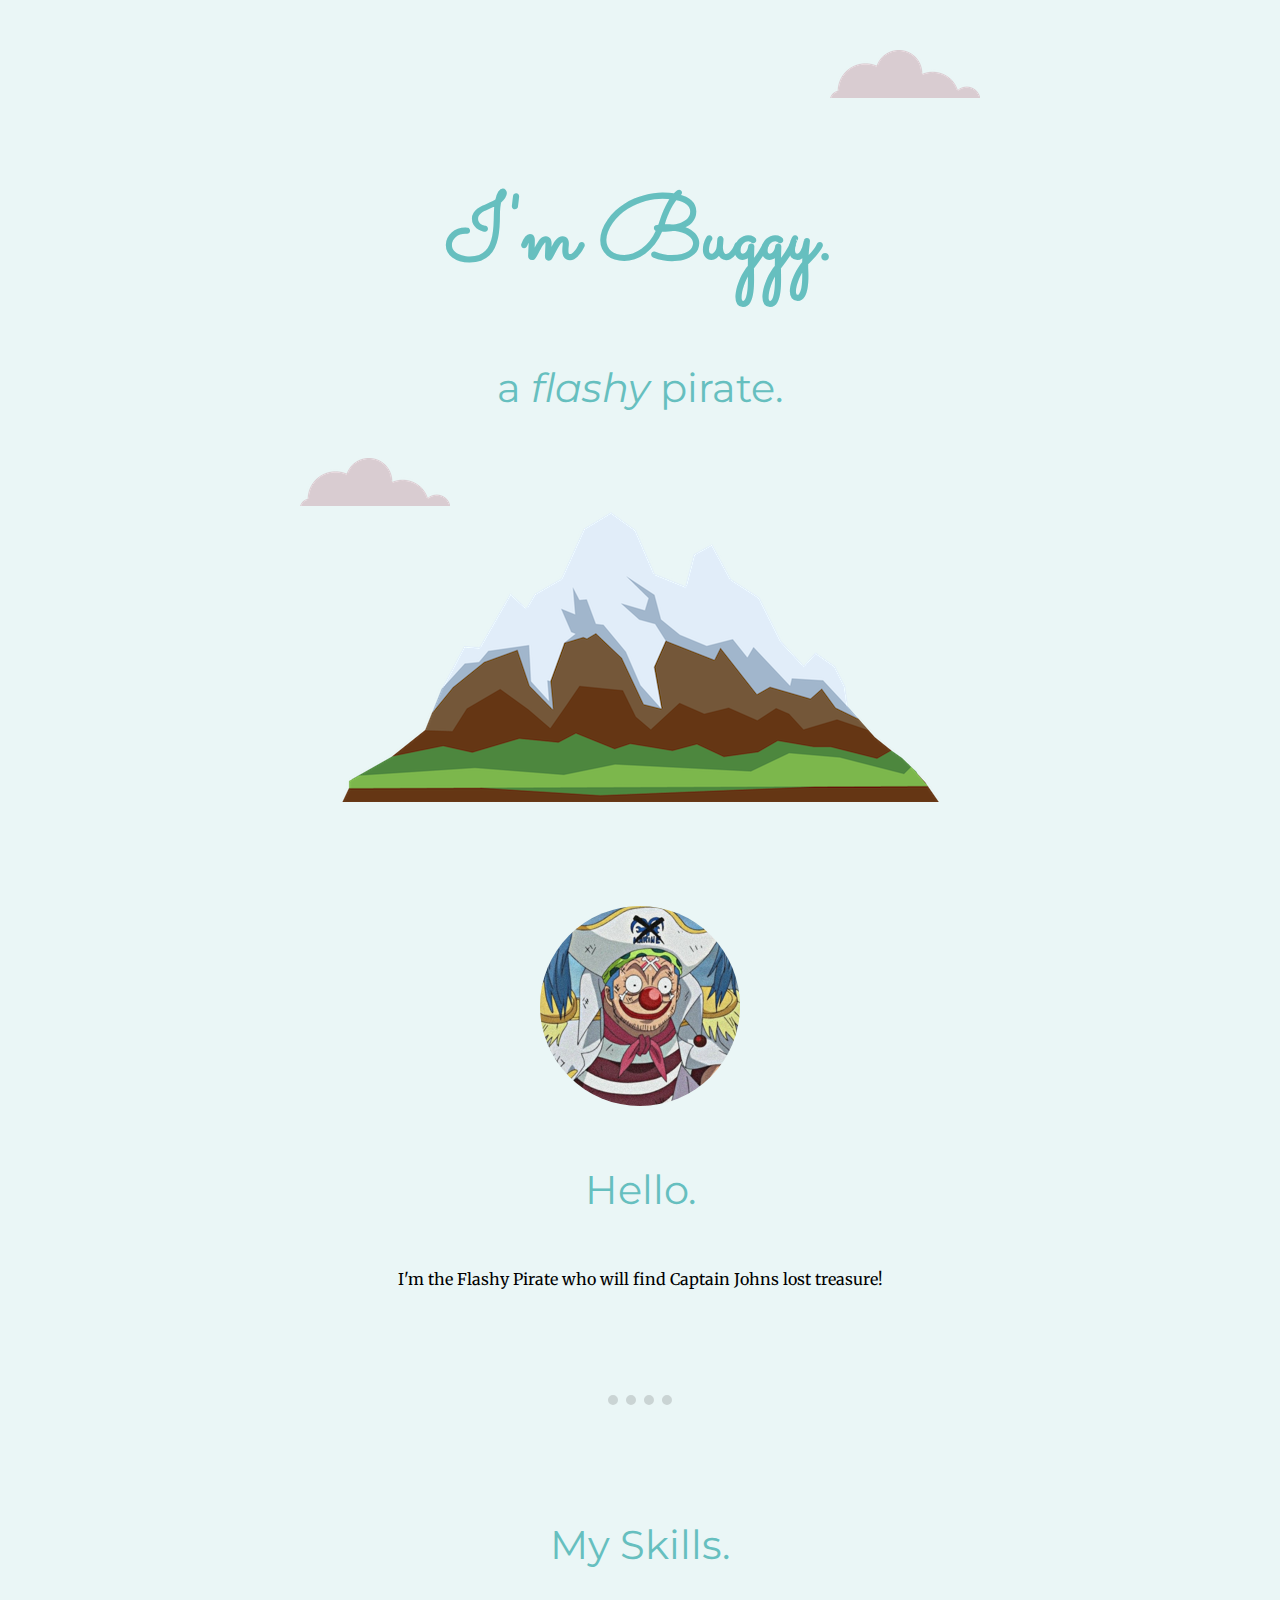
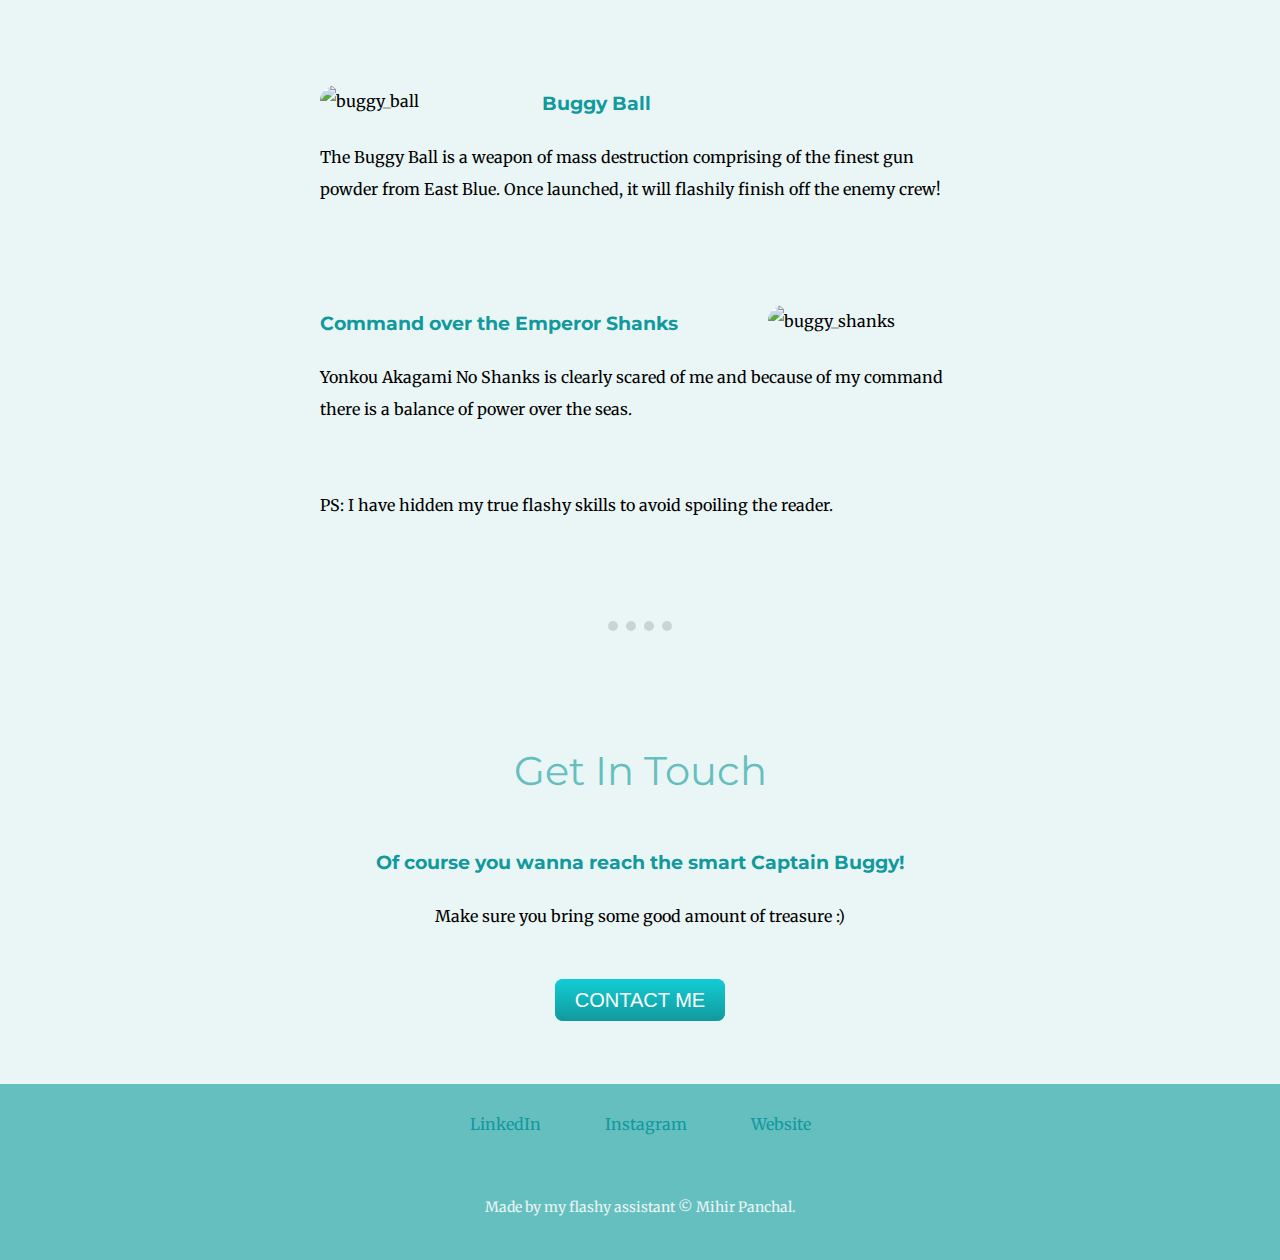
==== index.html @ 36d22680 "added project files" ====
<!DOCTYPE html>
<html lang="en">

<head>
    <meta charset="UTF-8">
    <meta http-equiv="X-UA-Compatible" content="IE=edge">
    <meta name="viewport" content="width=device-width, initial-scale=1.0">
    <link rel="stylesheet" href="css/styles.css">
    <link rel="icon" href="favicon.ico">
    <link rel="preconnect" href="https://fonts.googleapis.com">
    <link rel="preconnect" href="https://fonts.gstatic.com" crossorigin>
    <link href="https://fonts.googleapis.com/css2?family=Inter:wght@400;600;700&family=Merriweather&family=Montserrat&family=Oswald:wght@700&family=Rubik:wght@700&family=Sacramento&display=swap" rel="stylesheet">
    <title>Buggy The Clown</title>
</head>

<body>
    <div class="top-container">
        <img class="top-cloud" src="images/cloud.png" alt="cloud">
        <h1>I'm Buggy.</h1>
        <h2>a <em>flashy</em> pirate.</h2>
        <img class="bottom-cloud" src="images/cloud.png" alt="cloud">
        <img src="images/mountain.png" alt="mountain">
    </div>
    
    <div class="middle-container">
        <div class="profile">
        <img src="images/buggy.png" alt="captain_buggy_image">
        <h2>Hello.</h2>
        <p>I'm the Flashy Pirate who will find Captain Johns lost treasure!</p>
        </div>
        <hr>
        <div class="skills">
        <h2>My Skills.</h2>
        <div class="skill-row">
            <img class="skill1" src="https://static.wikia.nocookie.net/fairyonepiecetail/images/e/e6/Buggy_Ball.png/revision/latest?cb=20130123081832" alt="buggy_ball">
            <h3>Buggy Ball</h3>
            <p>The Buggy Ball is a weapon of mass destruction comprising of the finest gun powder from East Blue. Once launched, it will flashily finish off the enemy crew!</p>
        </div>
        <div class="skill-row">
            <img class="skill2" src="https://i1.imgiz.com/rshots/10064/buggy-ve-shanks-marineforda-karsilasir_10064694-20970_747x420.jpg" alt="buggy_shanks">
            <h3>Command over the Emperor Shanks</h3>
            <p>Yonkou Akagami No Shanks is clearly scared of me and because of my command there is a balance of power over the seas. <br><br><br> PS: I have hidden my true flashy skills
            to avoid spoiling the reader.</p>
        </div>
        </div>
        <hr>
        <div class="contact-me">
        <h2>Get In Touch</h2>
        <h3>Of course you wanna reach the smart Captain Buggy!</h3>
        <p>Make sure you bring some good amount of treasure :)</p><br>
        <a class="btn" href="fool.html">CONTACT ME</a>
        <br><br><br>
        </div>
    </div>
    
    
    <div class="bottom-container">
        <a class="footer-link" href="https://www.linkedin.com/in/mihir-panchal-24440a209/" target="_blank">LinkedIn</a>
        <a class="footer-link" href="https://www.instagram.com/mihirr__/" target="_blank">Instagram</a>
        <a class="footer-link" href="#">Website</a>
        <p class="copyright">Made by my flashy assistant © <a href="https://github.com/sLaYerUnleAsheD" target="_blank">Mihir Panchal.</a></p>
    </div>
  
</body>
</html>
---- css/styles.css ----
body{
    margin: 0;
    text-align: center;
    font-family: 'Merriweather', serif;
    background-color: #EAF6F6;
    /* background-color: powderblue; */
}
h1{
    font-size: 5.625rem; 
    /*100% = 16px = 1em, so (90/16)*100 = 562.5%
    which will be dynamic 90px font size
    90px/16px = 5.625em = 5.625rem use rem instead of em
    so that inherited size won't be added to current*/
    margin: 50px auto 0 auto;
    font-family: 'Sacramento', cursive;
    line-height: 2;
    color: #66BFBF;
}
h2{
    font-family: 'Montserrat', sans-serif;
    font-size: 2.5rem;
    font-weight: normal;
    color: #66BFBF;
}
h3{
    font-family: 'Montserrat', sans-serif;
    color: #11999E;
}
a{
    color: #11999E;
    text-decoration: none;
}
.top-container{
    padding-top: 100px;
    position: relative;
}
.middle-container{
    margin-top: 100px;
    line-height: 2;
}
.bottom-container{
    background-color: #66BFBF;
    color: #086568;
    padding: 30px;
}
.copyright{
    color: #EAF6F6;
    font-size: 0.875rem;
    padding-top: 50px;
}
.copyright a{
    color: #EAF6F6;
    font-size: 0.875rem;
    padding-top: 50px;
}
.copyright a:hover{
    color: #11999E;
}
hr{
    border-style: dotted none none none;
    width: 5%;
    border-width: 10px;
    margin: 100px auto;
    color: #cad4d4;
}
.footer-link{
    padding: 0 30px 0 30px;
}
.footer-link:hover{
    color: #EAF6F6;
}
.profile img{
    border-radius: 50%;
}
.bottom-cloud{
    position: absolute;
    left: 300px;
    bottom: 300px;
}
.skill-row{
    width: 50%;
    text-align: left;
    margin: 100px auto;
    line-height: 2;
}

.skill1{
    width: 30%;
    border-radius: 50px;
    float: left;
    margin-right: 30px;
}
.skill2{
    width: 30%;
    border-radius: 50px;
    float: right;
    margin-left: 30px;
}
.top-cloud{
    top: 50px;
    position: absolute;
    right: 300px;
}

.btn {
    background: #11cdd4;
    background-image: -webkit-linear-gradient(top, #11cdd4, #11999e);
    background-image: -moz-linear-gradient(top, #11cdd4, #11999e);
    background-image: -ms-linear-gradient(top, #11cdd4, #11999e);
    background-image: -o-linear-gradient(top, #11cdd4, #11999e);
    background-image: linear-gradient(to bottom, #11cdd4, #11999e);
    -webkit-border-radius: 8;
    -moz-border-radius: 8;
    border-radius: 8px;
    font-family: Arial;
    color: #ffffff;
    font-size: 20px;
    padding: 10px 20px 10px 20px;
    text-decoration: none;
  }
  
  .btn:hover {
    background: #30e3cb;
    background-image: -webkit-linear-gradient(top, #30e3cb, #2bc4ad);
    background-image: -moz-linear-gradient(top, #30e3cb, #2bc4ad);
    background-image: -ms-linear-gradient(top, #30e3cb, #2bc4ad);
    background-image: -o-linear-gradient(top, #30e3cb, #2bc4ad);
    background-image: linear-gradient(to bottom, #30e3cb, #2bc4ad);
    text-decoration: none;
  }
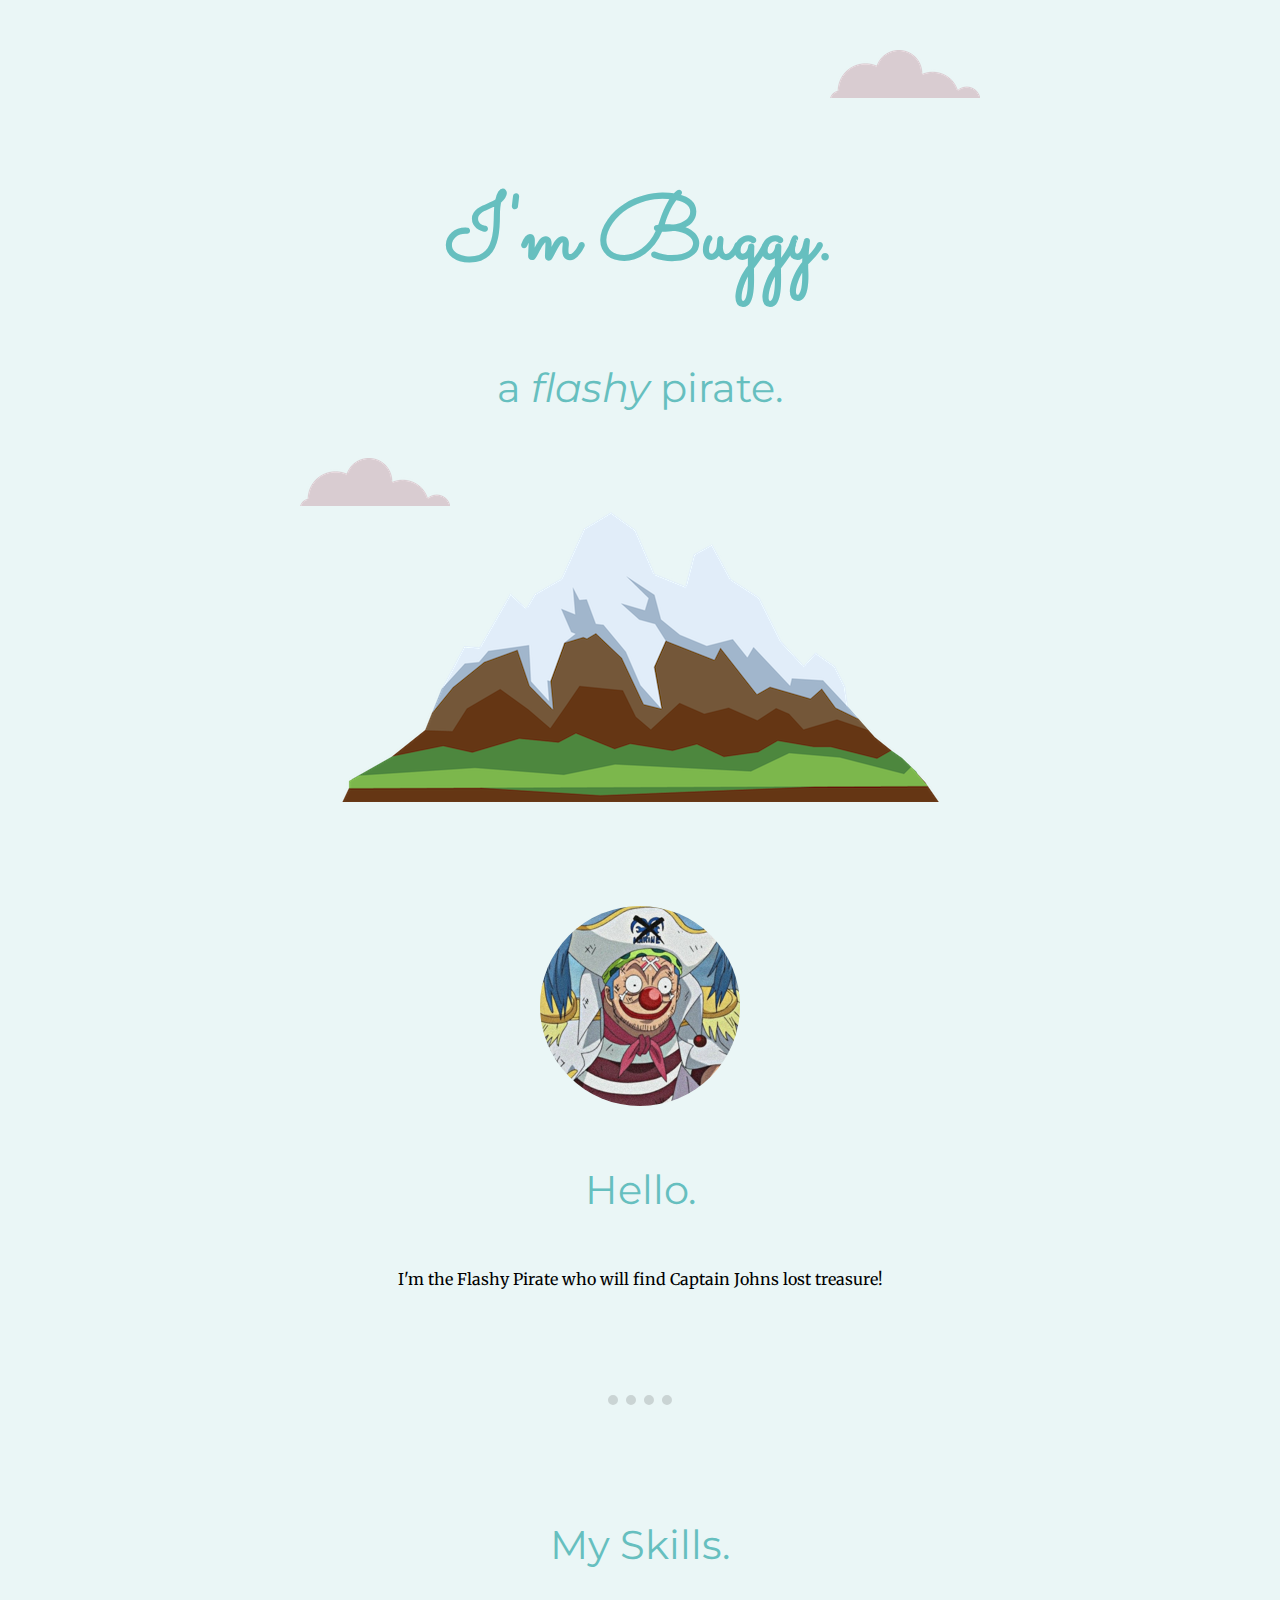
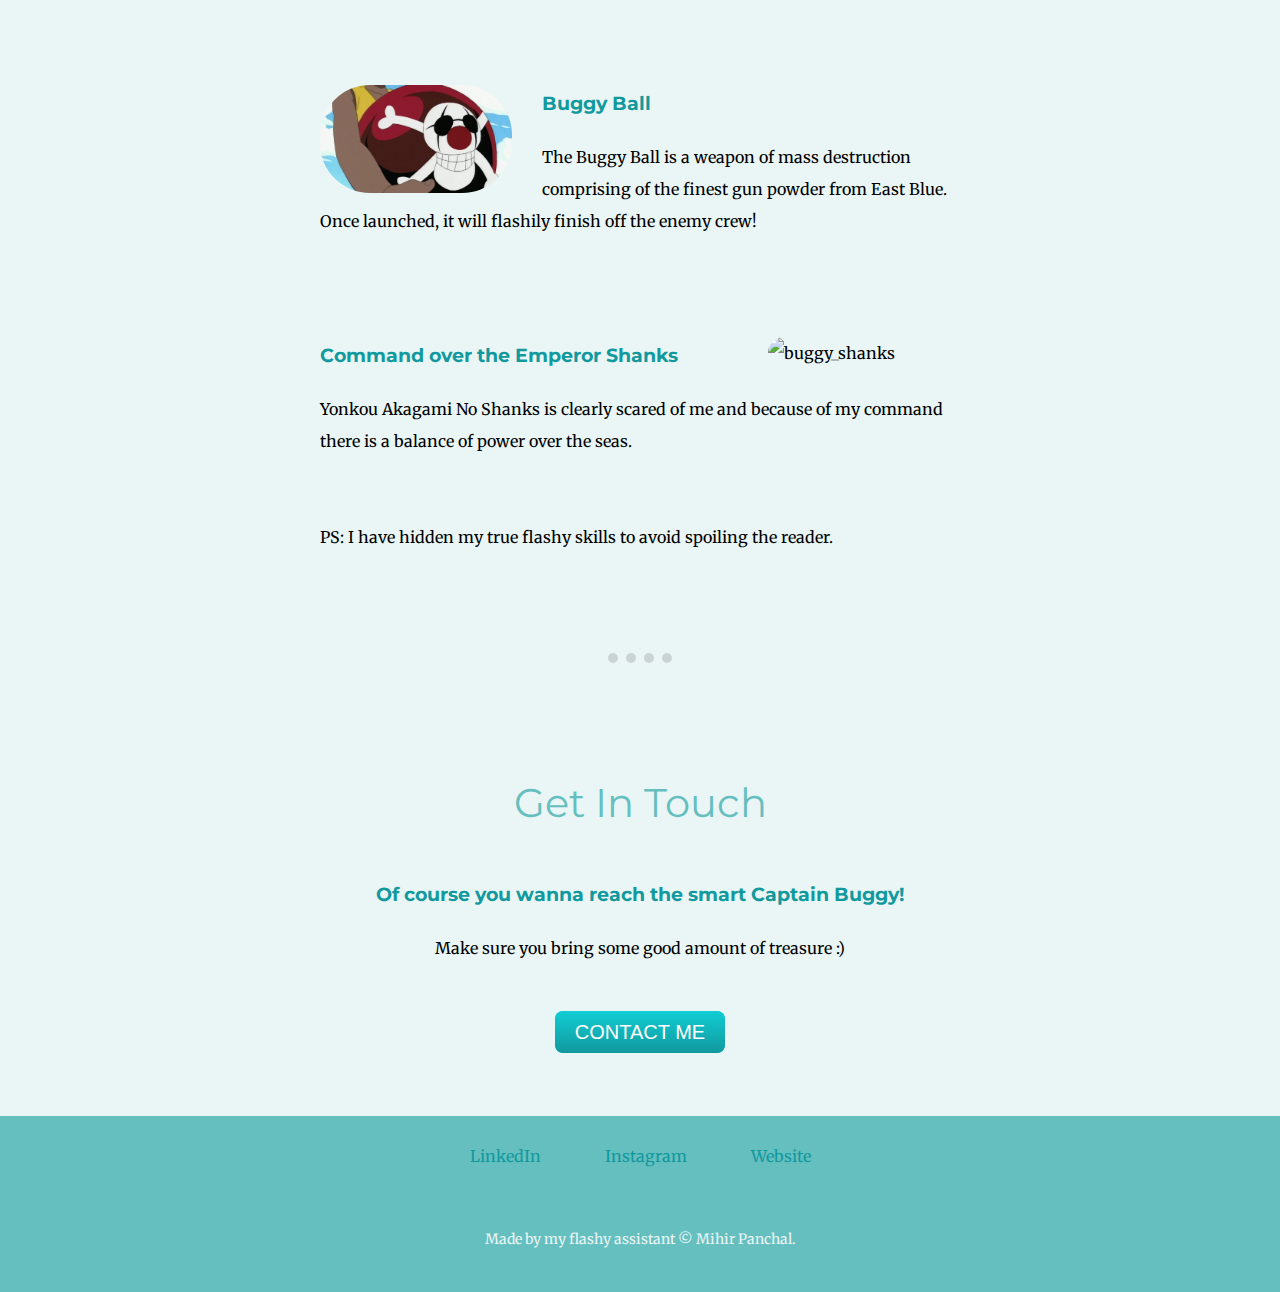
==== commit dd22d6e1: "buggy_ball fix" ====
--- a/index.html
+++ b/index.html
@@ -32,7 +32,7 @@
         <div class="skills">
         <h2>My Skills.</h2>
         <div class="skill-row">
-            <img class="skill1" src="https://static.wikia.nocookie.net/fairyonepiecetail/images/e/e6/Buggy_Ball.png/revision/latest?cb=20130123081832" alt="buggy_ball">
+            <img class="skill1" src="images/buggy_ball.png" alt="buggy_ball">
             <h3>Buggy Ball</h3>
             <p>The Buggy Ball is a weapon of mass destruction comprising of the finest gun powder from East Blue. Once launched, it will flashily finish off the enemy crew!</p>
         </div>
@@ -62,4 +62,4 @@
     </div>
   
 </body>
-</html>+</html>
